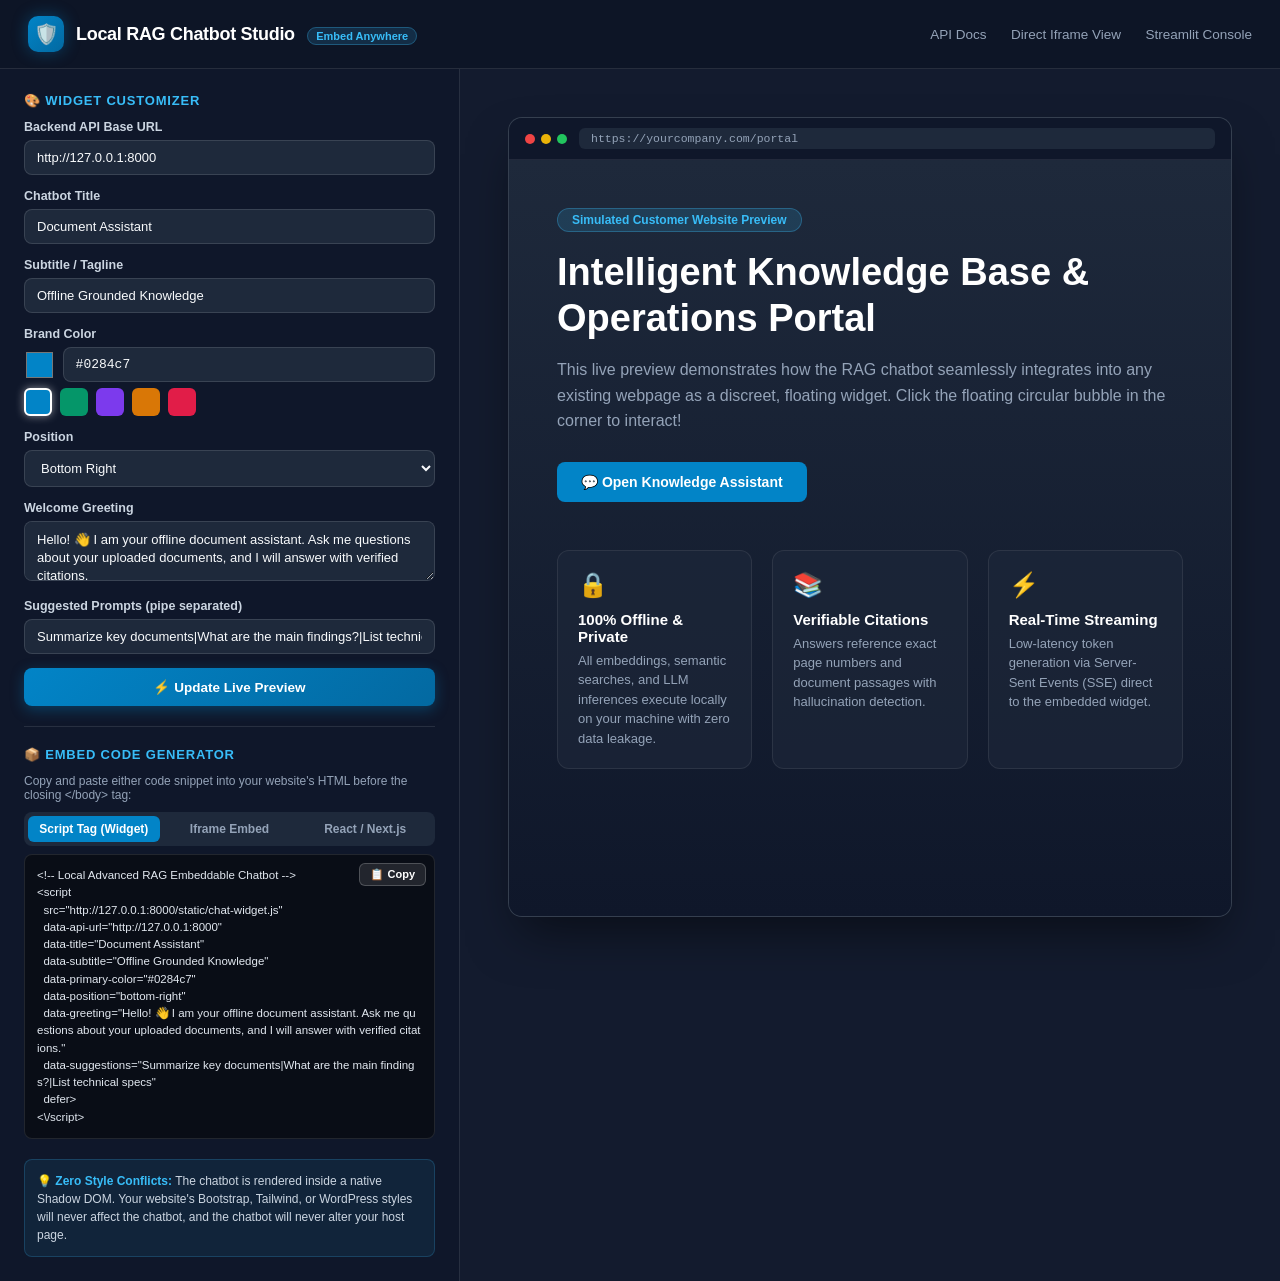
==== app/static/demo.html @ 94d18fdb "feat: design website-embeddable chat widget with Shadow DOM, iframe support, and live studio" ====
<!DOCTYPE html>
<html lang="en">
<head>
  <meta charset="UTF-8" />
  <meta name="viewport" content="width=device-width, initial-scale=1.0" />
  <title>Embeddable Chatbot Studio & Showcase</title>
  <style>
    * {
      box-sizing: border-box;
      margin: 0;
      padding: 0;
      font-family: -apple-system, BlinkMacSystemFont, "Segoe UI", Roboto, Helvetica, Arial, sans-serif;
    }

    body {
      background: #0b0f19;
      color: #f1f5f9;
      min-height: 100vh;
      display: flex;
      flex-direction: column;
    }

    header {
      background: rgba(15, 23, 42, 0.85);
      border-bottom: 1px solid rgba(255, 255, 255, 0.1);
      padding: 16px 28px;
      display: flex;
      align-items: center;
      justify-content: space-between;
      backdrop-filter: blur(12px);
      position: sticky;
      top: 0;
      z-index: 100;
    }

    .brand {
      display: flex;
      align-items: center;
      gap: 12px;
    }

    .brand-icon {
      width: 36px;
      height: 36px;
      border-radius: 10px;
      background: linear-gradient(135deg, #0284c7, #0369a1);
      display: flex;
      align-items: center;
      justify-content: center;
      font-size: 20px;
      box-shadow: 0 0 16px rgba(2, 132, 199, 0.4);
    }

    .brand-title {
      font-size: 18px;
      font-weight: 700;
      color: #ffffff;
      letter-spacing: -0.3px;
    }

    .brand-badge {
      font-size: 11px;
      background: rgba(56, 189, 248, 0.15);
      color: #38bdf8;
      border: 1px solid rgba(56, 189, 248, 0.3);
      padding: 2px 8px;
      border-radius: 12px;
      font-weight: 600;
      margin-left: 8px;
    }

    .header-links a {
      color: #94a3b8;
      text-decoration: none;
      font-size: 13.5px;
      margin-left: 20px;
      transition: color 0.15s;
    }

    .header-links a:hover {
      color: #38bdf8;
    }

    .main-layout {
      flex: 1;
      display: grid;
      grid-template-columns: 460px 1fr;
      height: calc(100vh - 69px);
      overflow: hidden;
    }

    /* Left Sidebar: Controls & Code Generator */
    .studio-sidebar {
      background: #0f172a;
      border-right: 1px solid rgba(255, 255, 255, 0.1);
      overflow-y: auto;
      padding: 24px;
      display: flex;
      flex-direction: column;
      gap: 20px;
    }

    .studio-sidebar::-webkit-scrollbar {
      width: 6px;
    }

    .studio-sidebar::-webkit-scrollbar-thumb {
      background: rgba(255, 255, 255, 0.15);
      border-radius: 3px;
    }

    .section-title {
      font-size: 13px;
      font-weight: 700;
      text-transform: uppercase;
      letter-spacing: 0.8px;
      color: #38bdf8;
      margin-bottom: 12px;
      display: flex;
      align-items: center;
      gap: 8px;
    }

    .form-group {
      margin-bottom: 14px;
    }

    .form-label {
      display: block;
      font-size: 12.5px;
      font-weight: 600;
      color: #cbd5e1;
      margin-bottom: 6px;
    }

    .form-input, .form-textarea, .form-select {
      width: 100%;
      background: #1e293b;
      border: 1px solid rgba(255, 255, 255, 0.12);
      border-radius: 8px;
      padding: 9px 12px;
      font-size: 13px;
      color: #f8fafc;
      outline: none;
      transition: border-color 0.15s, box-shadow 0.15s;
    }

    .form-input:focus, .form-textarea:focus, .form-select:focus {
      border-color: #0284c7;
      box-shadow: 0 0 0 2px rgba(2, 132, 199, 0.25);
    }

    .form-textarea {
      resize: vertical;
      min-height: 60px;
      line-height: 1.4;
    }

    /* Color Swatches */
    .color-presets {
      display: flex;
      gap: 8px;
      margin-top: 6px;
    }

    .color-swatch {
      width: 28px;
      height: 28px;
      border-radius: 6px;
      cursor: pointer;
      border: 2px solid transparent;
      transition: transform 0.15s;
    }

    .color-swatch:hover {
      transform: scale(1.1);
    }

    .color-swatch.active {
      border-color: #ffffff;
      box-shadow: 0 0 8px rgba(255, 255, 255, 0.5);
    }

    /* Code Snippet Box */
    .code-tabs {
      display: flex;
      gap: 4px;
      background: #1e293b;
      padding: 4px;
      border-radius: 8px;
      margin-bottom: 8px;
    }

    .code-tab-btn {
      flex: 1;
      background: transparent;
      border: none;
      color: #94a3b8;
      padding: 6px 10px;
      border-radius: 6px;
      font-size: 12px;
      font-weight: 600;
      cursor: pointer;
      transition: all 0.15s;
    }

    .code-tab-btn.active {
      background: #0284c7;
      color: #ffffff;
    }

    .code-box {
      position: relative;
      background: #090d16;
      border: 1px solid rgba(255, 255, 255, 0.1);
      border-radius: 8px;
      padding: 12px;
    }

    .code-box pre {
      font-family: ui-monospace, SFMono-Regular, Menlo, Monaco, Consolas, monospace;
      font-size: 11.5px;
      color: #e2e8f0;
      white-space: pre-wrap;
      word-break: break-all;
      line-height: 1.5;
    }

    .copy-btn {
      position: absolute;
      top: 8px;
      right: 8px;
      background: rgba(255, 255, 255, 0.1);
      border: 1px solid rgba(255, 255, 255, 0.2);
      color: #ffffff;
      padding: 4px 10px;
      border-radius: 6px;
      font-size: 11px;
      font-weight: 600;
      cursor: pointer;
      transition: background 0.15s;
    }

    .copy-btn:hover {
      background: #0284c7;
    }

    .btn-apply {
      width: 100%;
      background: linear-gradient(135deg, #0284c7, #0369a1);
      border: none;
      color: #ffffff;
      padding: 11px;
      border-radius: 8px;
      font-size: 13.5px;
      font-weight: 600;
      cursor: pointer;
      transition: transform 0.15s, box-shadow 0.15s;
      box-shadow: 0 4px 14px rgba(2, 132, 199, 0.35);
    }

    .btn-apply:hover {
      transform: translateY(-1px);
      box-shadow: 0 6px 18px rgba(2, 132, 199, 0.45);
    }

    /* Right Preview Area: Simulated Host Website */
    .preview-stage {
      background: #131b2e;
      position: relative;
      overflow-y: auto;
      padding: 48px;
    }

    .simulated-browser {
      background: #1e293b;
      border: 1px solid rgba(255, 255, 255, 0.1);
      border-radius: 14px;
      box-shadow: 0 25px 50px -12px rgba(0, 0, 0, 0.5);
      min-height: 800px;
      display: flex;
      flex-direction: column;
      overflow: hidden;
    }

    .browser-toolbar {
      background: #0f172a;
      padding: 10px 16px;
      display: flex;
      align-items: center;
      gap: 12px;
      border-bottom: 1px solid rgba(255, 255, 255, 0.08);
    }

    .browser-dots {
      display: flex;
      gap: 6px;
    }

    .browser-dot {
      width: 10px;
      height: 10px;
      border-radius: 50%;
    }

    .browser-address {
      flex: 1;
      background: #1e293b;
      border-radius: 6px;
      padding: 4px 12px;
      font-size: 11.5px;
      color: #94a3b8;
      font-family: monospace;
    }

    .simulated-page-content {
      padding: 48px;
      flex: 1;
      background: linear-gradient(180deg, #1e293b 0%, #0f172a 100%);
    }

    .hero-badge {
      display: inline-block;
      background: rgba(56, 189, 248, 0.15);
      color: #38bdf8;
      border: 1px solid rgba(56, 189, 248, 0.3);
      padding: 4px 14px;
      border-radius: 20px;
      font-size: 12px;
      font-weight: 600;
      margin-bottom: 18px;
    }

    .hero-title {
      font-size: 38px;
      font-weight: 800;
      line-height: 1.2;
      color: #ffffff;
      margin-bottom: 16px;
      max-width: 680px;
    }

    .hero-desc {
      font-size: 16px;
      color: #94a3b8;
      line-height: 1.6;
      max-width: 620px;
      margin-bottom: 28px;
    }

    .hero-cta-btn {
      background: #0284c7;
      border: none;
      color: #ffffff;
      padding: 12px 24px;
      border-radius: 8px;
      font-size: 14px;
      font-weight: 600;
      cursor: pointer;
      display: inline-flex;
      align-items: center;
      gap: 8px;
      transition: background 0.15s, transform 0.15s;
    }

    .hero-cta-btn:hover {
      background: #0369a1;
      transform: translateY(-1px);
    }

    .feature-grid {
      display: grid;
      grid-template-columns: repeat(3, 1fr);
      gap: 20px;
      margin-top: 48px;
    }

    .feature-card {
      background: rgba(30, 41, 59, 0.6);
      border: 1px solid rgba(255, 255, 255, 0.08);
      border-radius: 12px;
      padding: 20px;
    }

    .feature-icon {
      font-size: 24px;
      margin-bottom: 12px;
    }

    .feature-title {
      font-size: 15px;
      font-weight: 700;
      color: #ffffff;
      margin-bottom: 6px;
    }

    .feature-text {
      font-size: 13px;
      color: #94a3b8;
      line-height: 1.5;
    }

    @media (max-width: 1024px) {
      .main-layout {
        grid-template-columns: 1fr;
        height: auto;
      }
      .studio-sidebar {
        border-right: none;
        border-bottom: 1px solid rgba(255, 255, 255, 0.1);
      }
      .preview-stage {
        padding: 20px;
      }
      .feature-grid {
        grid-template-columns: 1fr;
      }
    }
  </style>
</head>
<body>

  <header>
    <div class="brand">
      <div class="brand-icon">🛡️</div>
      <div>
        <span class="brand-title">Local RAG Chatbot Studio</span>
        <span class="brand-badge">Embed Anywhere</span>
      </div>
    </div>
    <div class="header-links">
      <a href="/docs" target="_blank">API Docs</a>
      <a href="/widget/embed" target="_blank">Direct Iframe View</a>
      <a href="http://localhost:8501" target="_blank">Streamlit Console</a>
    </div>
  </header>

  <div class="main-layout">
    <!-- Left Configuration Sidebar -->
    <aside class="studio-sidebar">
      <div>
        <div class="section-title">🎨 Widget Customizer</div>
        
        <div class="form-group">
          <label class="form-label" for="cfgApiUrl">Backend API Base URL</label>
          <input type="text" id="cfgApiUrl" class="form-input" value="http://127.0.0.1:8000" />
        </div>

        <div class="form-group">
          <label class="form-label" for="cfgTitle">Chatbot Title</label>
          <input type="text" id="cfgTitle" class="form-input" value="Document Assistant" />
        </div>

        <div class="form-group">
          <label class="form-label" for="cfgSubtitle">Subtitle / Tagline</label>
          <input type="text" id="cfgSubtitle" class="form-input" value="Offline Grounded Knowledge" />
        </div>

        <div class="form-group">
          <label class="form-label">Brand Color</label>
          <div style="display: flex; gap: 8px; align-items: center;">
            <input type="color" id="cfgColorPicker" value="#0284c7" style="border:none; width:34px; height:34px; border-radius:6px; cursor:pointer; background:transparent;" />
            <input type="text" id="cfgColorText" class="form-input" value="#0284c7" style="font-family: monospace;" />
          </div>
          <div class="color-presets">
            <div class="color-swatch active" data-color="#0284c7" style="background:#0284c7;" title="Cyan/Sky"></div>
            <div class="color-swatch" data-color="#059669" style="background:#059669;" title="Emerald"></div>
            <div class="color-swatch" data-color="#7c3aed" style="background:#7c3aed;" title="Violet"></div>
            <div class="color-swatch" data-color="#d97706" style="background:#d97706;" title="Amber"></div>
            <div class="color-swatch" data-color="#e11d48" style="background:#e11d48;" title="Rose"></div>
          </div>
        </div>

        <div class="form-group">
          <label class="form-label" for="cfgPosition">Position</label>
          <select id="cfgPosition" class="form-select">
            <option value="bottom-right" selected>Bottom Right</option>
            <option value="bottom-left">Bottom Left</option>
          </select>
        </div>

        <div class="form-group">
          <label class="form-label" for="cfgGreeting">Welcome Greeting</label>
          <textarea id="cfgGreeting" class="form-textarea">Hello! 👋 I am your offline document assistant. Ask me questions about your uploaded documents, and I will answer with verified citations.</textarea>
        </div>

        <div class="form-group">
          <label class="form-label" for="cfgSuggestions">Suggested Prompts (pipe separated)</label>
          <input type="text" id="cfgSuggestions" class="form-input" value="Summarize key documents|What are the main findings?|List technical specs" />
        </div>

        <button id="btnApplyChanges" class="btn-apply">⚡ Update Live Preview</button>
      </div>

      <hr style="border: none; border-top: 1px solid rgba(255,255,255,0.1);" />

      <!-- Ready Embed Code Snippets -->
      <div>
        <div class="section-title">📦 Embed Code Generator</div>
        <p style="font-size: 12px; color: #94a3b8; margin-bottom: 10px;">
          Copy and paste either code snippet into your website's HTML before the closing <code>&lt;/body&gt;</code> tag:
        </p>

        <div class="code-tabs">
          <button class="code-tab-btn active" data-tab="script">Script Tag (Widget)</button>
          <button class="code-tab-btn" data-tab="iframe">Iframe Embed</button>
          <button class="code-tab-btn" data-tab="react">React / Next.js</button>
        </div>

        <div class="code-box">
          <button class="copy-btn" id="btnCopySnippet">📋 Copy</button>
          <pre><code id="snippetDisplay"></code></pre>
        </div>
      </div>

      <div style="background: rgba(56, 189, 248, 0.08); border: 1px solid rgba(56, 189, 248, 0.2); border-radius: 8px; padding: 12px; font-size: 12px; color: #cbd5e1; line-height: 1.5;">
        <strong style="color: #38bdf8;">💡 Zero Style Conflicts:</strong> The chatbot is rendered inside a native <code>Shadow DOM</code>. Your website's Bootstrap, Tailwind, or WordPress styles will never affect the chatbot, and the chatbot will never alter your host page.
      </div>
    </aside>

    <!-- Right Live Preview: Simulated Company Webpage -->
    <main class="preview-stage">
      <div class="simulated-browser">
        <div class="browser-toolbar">
          <div class="browser-dots">
            <span class="browser-dot" style="background: #ef4444;"></span>
            <span class="browser-dot" style="background: #eab308;"></span>
            <span class="browser-dot" style="background: #22c55e;"></span>
          </div>
          <div class="browser-address">https://yourcompany.com/portal</div>
        </div>

        <div class="simulated-page-content">
          <span class="hero-badge">Simulated Customer Website Preview</span>
          <h1 class="hero-title">Intelligent Knowledge Base & Operations Portal</h1>
          <p class="hero-desc">
            This live preview demonstrates how the RAG chatbot seamlessly integrates into any existing webpage as a discreet, floating widget. Click the floating circular bubble in the corner to interact!
          </p>

          <button class="hero-cta-btn" id="btnTriggerChat">
            💬 Open Knowledge Assistant
          </button>

          <div class="feature-grid">
            <div class="feature-card">
              <div class="feature-icon">🔒</div>
              <div class="feature-title">100% Offline & Private</div>
              <div class="feature-text">All embeddings, semantic searches, and LLM inferences execute locally on your machine with zero data leakage.</div>
            </div>
            <div class="feature-card">
              <div class="feature-icon">📚</div>
              <div class="feature-title">Verifiable Citations</div>
              <div class="feature-text">Answers reference exact page numbers and document passages with hallucination detection.</div>
            </div>
            <div class="feature-card">
              <div class="feature-icon">⚡</div>
              <div class="feature-title">Real-Time Streaming</div>
              <div class="feature-text">Low-latency token generation via Server-Sent Events (SSE) direct to the embedded widget.</div>
            </div>
          </div>
        </div>
      </div>
    </main>
  </div>

  <!-- Inject the actual chat widget dynamically -->
  <script src="/static/chat-widget.js" 
    id="ragWidgetScript"
    data-api-url="http://127.0.0.1:8000"
    data-title="Document Assistant"
    data-subtitle="Offline Grounded Knowledge"
    data-primary-color="#0284c7"
    data-position="bottom-right"
    data-greeting="Hello! 👋 I am your offline document assistant. Ask me questions about your uploaded documents, and I will answer with verified citations."
    data-suggestions="Summarize key documents|What are the main findings?|List technical specs">
  </script>

  <script>
    (function() {
      const cfgApiUrl = document.getElementById("cfgApiUrl");
      const cfgTitle = document.getElementById("cfgTitle");
      const cfgSubtitle = document.getElementById("cfgSubtitle");
      const cfgColorPicker = document.getElementById("cfgColorPicker");
      const cfgColorText = document.getElementById("cfgColorText");
      const cfgPosition = document.getElementById("cfgPosition");
      const cfgGreeting = document.getElementById("cfgGreeting");
      const cfgSuggestions = document.getElementById("cfgSuggestions");
      const btnApply = document.getElementById("btnApplyChanges");
      const snippetDisplay = document.getElementById("snippetDisplay");
      const btnCopy = document.getElementById("btnCopySnippet");
      const btnTriggerChat = document.getElementById("btnTriggerChat");
      const colorSwatches = document.querySelectorAll(".color-swatch");
      const tabButtons = document.querySelectorAll(".code-tab-btn");

      let currentTab = "script";

      // Color picker sync
      cfgColorPicker.addEventListener("input", (e) => {
        cfgColorText.value = e.target.value;
        updateActiveSwatch(e.target.value);
        generateSnippets();
      });

      cfgColorText.addEventListener("input", (e) => {
        cfgColorPicker.value = e.target.value;
        updateActiveSwatch(e.target.value);
        generateSnippets();
      });

      colorSwatches.forEach(swatch => {
        swatch.addEventListener("click", () => {
          const col = swatch.getAttribute("data-color");
          cfgColorPicker.value = col;
          cfgColorText.value = col;
          updateActiveSwatch(col);
          generateSnippets();
        });
      });

      function updateActiveSwatch(col) {
        colorSwatches.forEach(s => {
          if (s.getAttribute("data-color").toLowerCase() === col.toLowerCase()) {
            s.classList.add("active");
          } else {
            s.classList.remove("active");
          }
        });
      }

      // Tab switcher
      tabButtons.forEach(btn => {
        btn.addEventListener("click", () => {
          tabButtons.forEach(b => b.classList.remove("active"));
          btn.classList.add("active");
          currentTab = btn.getAttribute("data-tab");
          generateSnippets();
        });
      });

      function generateSnippets() {
        const api = cfgApiUrl.value.trim() || "http://127.0.0.1:8000";
        const title = cfgTitle.value.trim();
        const subtitle = cfgSubtitle.value.trim();
        const color = cfgColorText.value.trim();
        const pos = cfgPosition.value;
        const greeting = cfgGreeting.value.trim();
        const suggestions = cfgSuggestions.value.trim();

        if (currentTab === "script") {
          snippetDisplay.textContent = `<!-- Local Advanced RAG Embeddable Chatbot -->
<script 
  src="${api}/static/chat-widget.js" 
  data-api-url="${api}"
  data-title="${title}"
  data-subtitle="${subtitle}"
  data-primary-color="${color}"
  data-position="${pos}"
  data-greeting="${greeting}"
  data-suggestions="${suggestions}"
  defer>
<\\/script>`;
        } else if (currentTab === "iframe") {
          const iframeSrc = `${api}/widget/embed?api=${encodeURIComponent(api)}&title=${encodeURIComponent(title)}&color=${encodeURIComponent(color)}&greeting=${encodeURIComponent(greeting)}&suggestions=${encodeURIComponent(suggestions)}`;
          snippetDisplay.textContent = `<!-- Responsive Iframe Chat Embed -->
<iframe 
  src="${iframeSrc}"
  width="100%" 
  height="600" 
  frameborder="0" 
  style="border-radius: 16px; box-shadow: 0 10px 30px rgba(0,0,0,0.3); max-width: 420px;"
  title="${title}">
</iframe>`;
        } else if (currentTab === "react") {
          snippetDisplay.textContent = `// React / Next.js Component Embed
import { useEffect } from "react";

export default function DocumentChatWidget() {
  useEffect(() => {
    const script = document.createElement("script");
    script.src = "${api}/static/chat-widget.js";
    script.setAttribute("data-api-url", "${api}");
    script.setAttribute("data-title", "${title}");
    script.setAttribute("data-primary-color", "${color}");
    script.setAttribute("data-position", "${pos}");
    script.async = true;
    document.body.appendChild(script);

    return () => {
      const root = document.getElementById("rag-chat-widget-root");
      if (root) root.remove();
      delete window.__RAG_CHAT_WIDGET_LOADED__;
    };
  }, []);

  return null;
}`;
        }
      }

      // Apply button re-initializes widget with new settings
      btnApply.addEventListener("click", () => {
        const root = document.getElementById("rag-chat-widget-root");
        if (root) root.remove();
        delete window.__RAG_CHAT_WIDGET_LOADED__;

        const widget = window.RAGChatWidget.init({
          apiUrl: cfgApiUrl.value.trim(),
          title: cfgTitle.value.trim(),
          subtitle: cfgSubtitle.value.trim(),
          primaryColor: cfgColorText.value.trim(),
          position: cfgPosition.value,
          greeting: cfgGreeting.value.trim(),
          suggestions: cfgSuggestions.value.trim().split("|"),
        });

        generateSnippets();
      });

      // Trigger chat button from webpage
      btnTriggerChat.addEventListener("click", () => {
        if (window.RAGChatWidget) {
          window.RAGChatWidget.open();
        }
      });

      // Copy snippet button
      btnCopy.addEventListener("click", () => {
        navigator.clipboard.writeText(snippetDisplay.textContent).then(() => {
          btnCopy.textContent = "✅ Copied!";
          setTimeout(() => btnCopy.textContent = "📋 Copy", 2000);
        });
      });

      // Listen to inputs
      [cfgApiUrl, cfgTitle, cfgSubtitle, cfgPosition, cfgGreeting, cfgSuggestions].forEach(el => {
        el.addEventListener("input", generateSnippets);
        el.addEventListener("change", generateSnippets);
      });

      generateSnippets();
    })();
  </script>
</body>
</html>
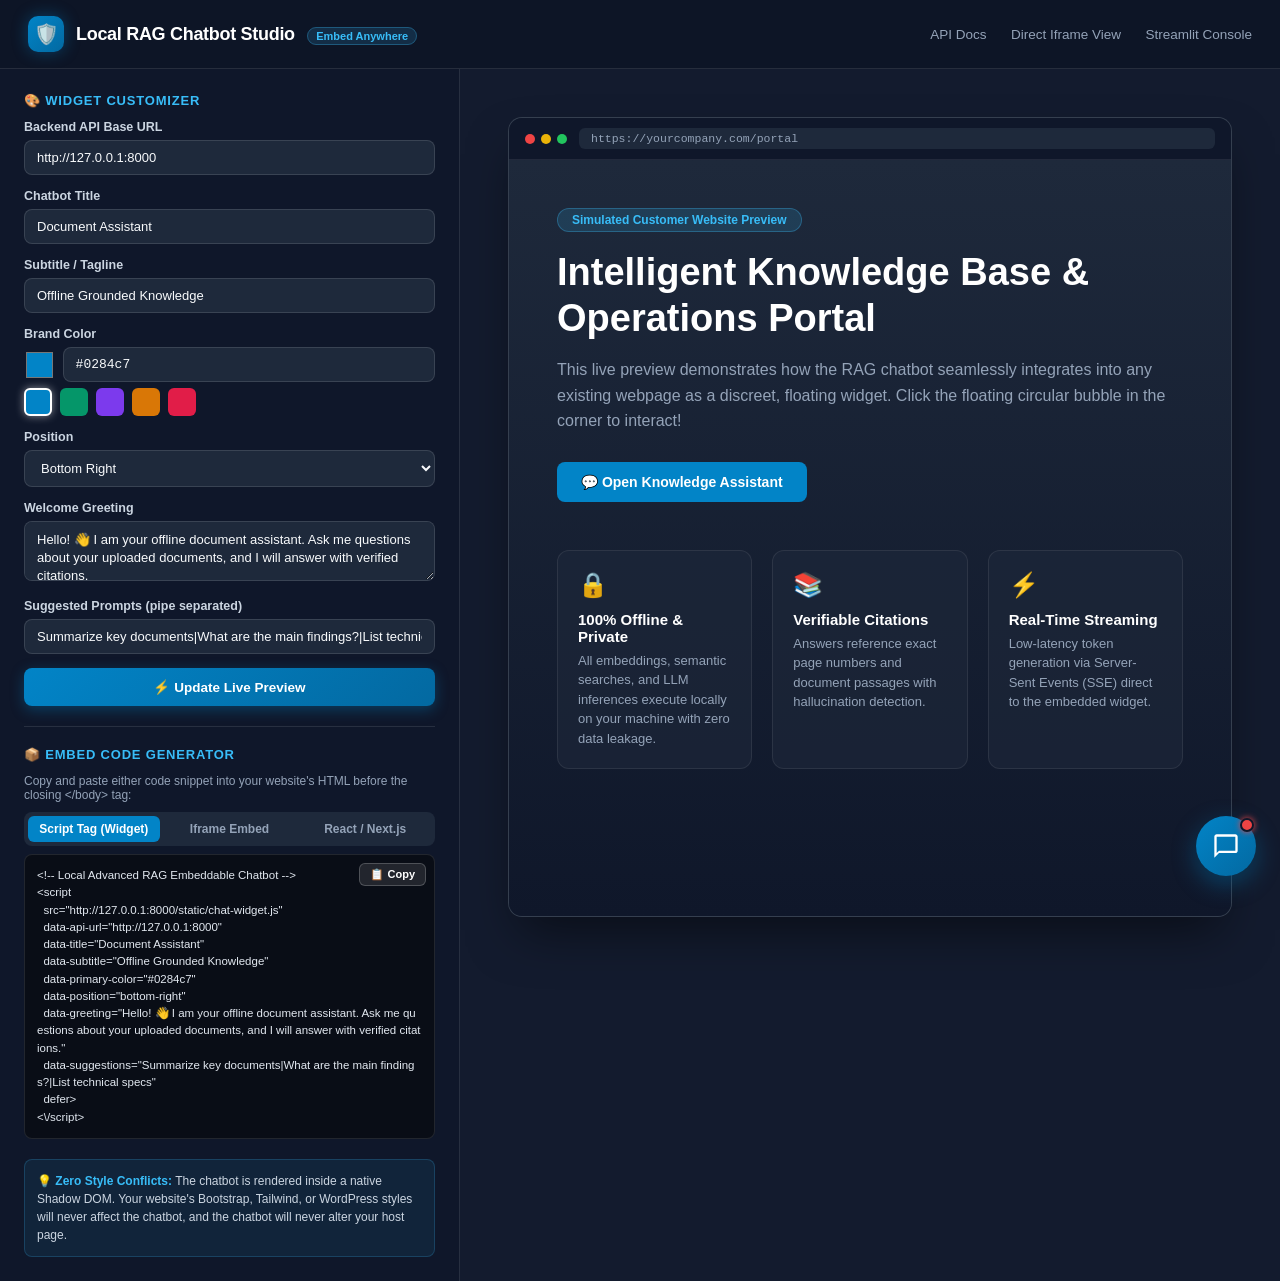
==== commit b7ff695a: "chore: optimize widget demo asset paths" ====
--- a/app/static/demo.html
+++ b/app/static/demo.html
@@ -564,7 +564,7 @@
   </div>
 
   <!-- Inject the actual chat widget dynamically -->
-  <script src="/static/chat-widget.js" 
+  <script src="chat-widget.js" 
     id="ragWidgetScript"
     data-api-url="http://127.0.0.1:8000"
     data-title="Document Assistant"
@@ -742,3 +742,4 @@
   </script>
 </body>
 </html>
+
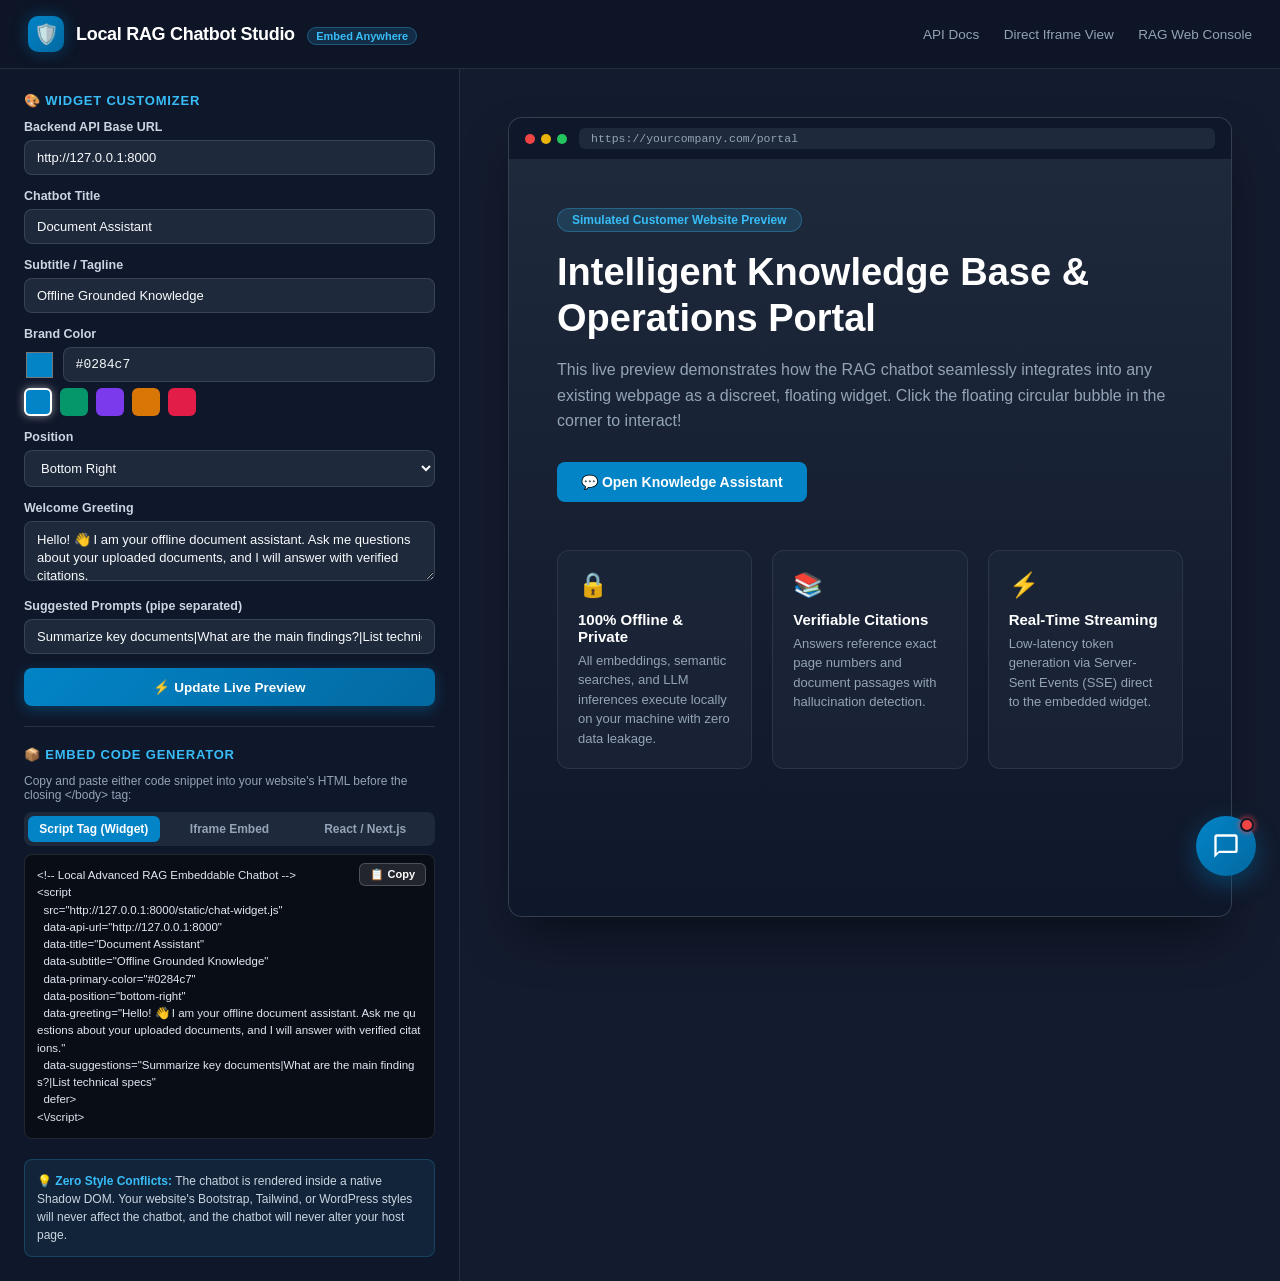
==== commit fee29d0e: "Update README.md and .env.example with zero-hallucination guardrails and latest test counts" ====
--- a/app/static/demo.html
+++ b/app/static/demo.html
@@ -431,7 +431,7 @@
     <div class="header-links">
       <a href="/docs" target="_blank">API Docs</a>
       <a href="/widget/embed" target="_blank">Direct Iframe View</a>
-      <a href="http://localhost:8501" target="_blank">Streamlit Console</a>
+      <a href="http://localhost:8501" target="_blank">RAG Web Console</a>
     </div>
   </header>
 
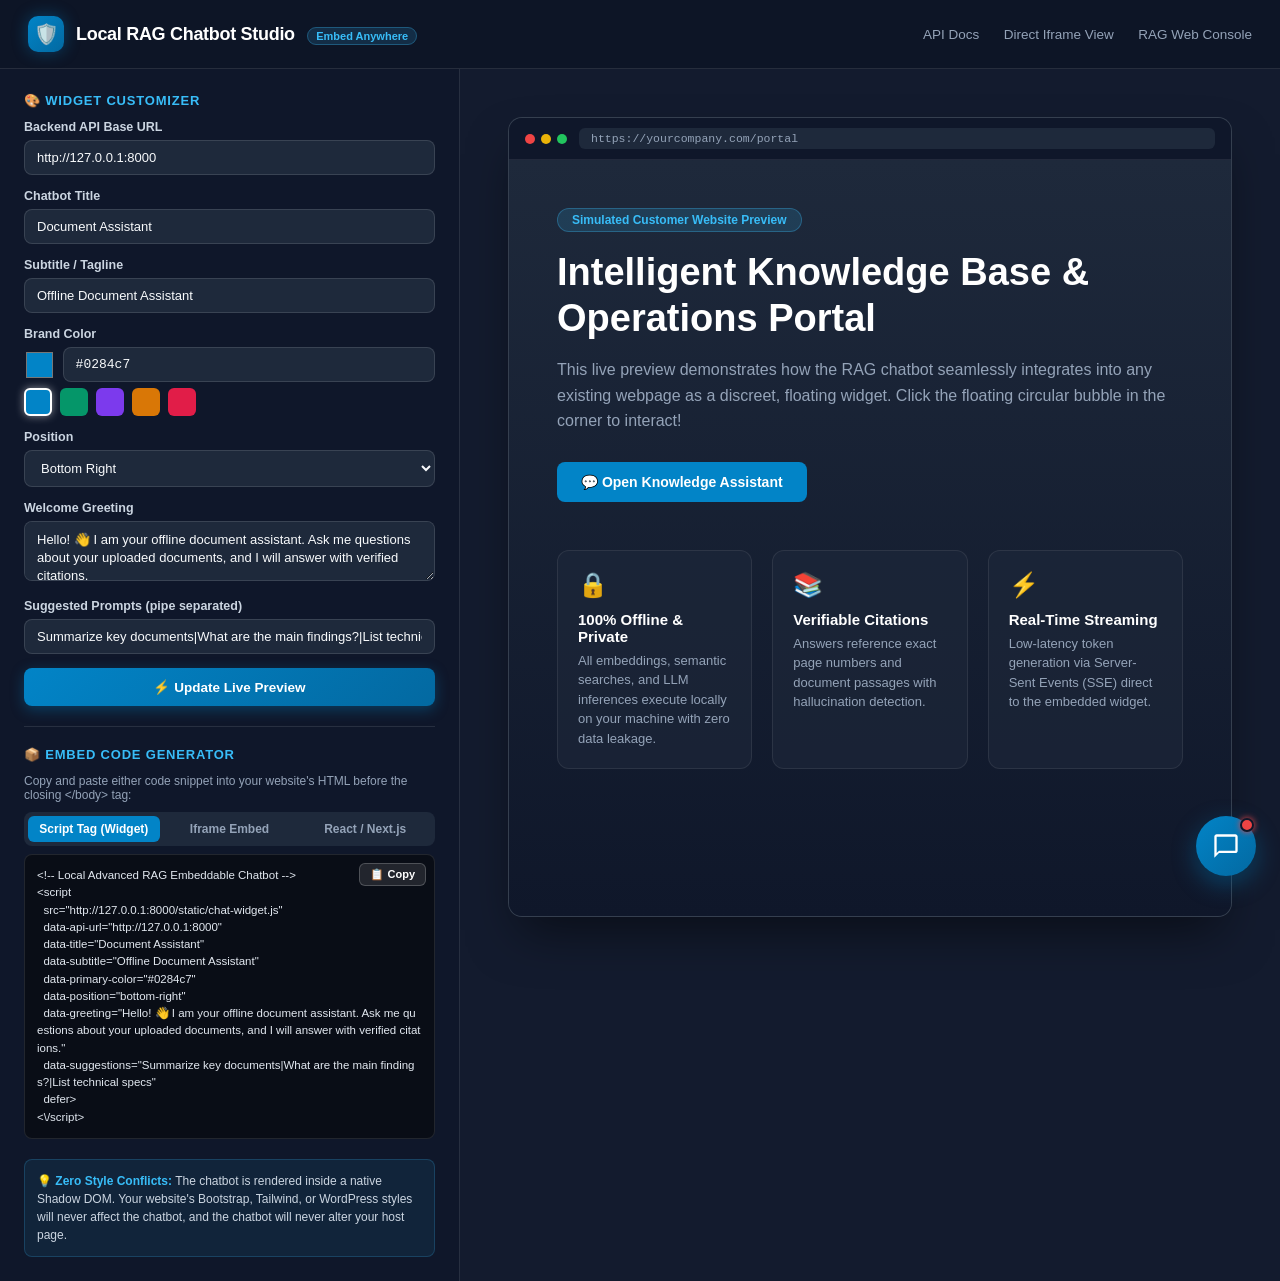
==== commit 6b341e1f: "fix(widget): simplify status to Online/Offline and remove footer disclaimer" ====
--- a/app/static/demo.html
+++ b/app/static/demo.html
@@ -429,8 +429,8 @@
       </div>
     </div>
     <div class="header-links">
-      <a href="/docs" target="_blank">API Docs</a>
-      <a href="/widget/embed" target="_blank">Direct Iframe View</a>
+      <a href="http://127.0.0.1:8000/docs" id="header-link-docs" target="_blank">API Docs</a>
+      <a href="http://127.0.0.1:8000/widget/embed" id="header-link-embed" target="_blank">Direct Iframe View</a>
       <a href="http://localhost:8501" target="_blank">RAG Web Console</a>
     </div>
   </header>
@@ -453,7 +453,7 @@
 
         <div class="form-group">
           <label class="form-label" for="cfgSubtitle">Subtitle / Tagline</label>
-          <input type="text" id="cfgSubtitle" class="form-input" value="Offline Grounded Knowledge" />
+          <input type="text" id="cfgSubtitle" class="form-input" value="Offline Document Assistant" />
         </div>
 
         <div class="form-group">
@@ -568,7 +568,7 @@
     id="ragWidgetScript"
     data-api-url="http://127.0.0.1:8000"
     data-title="Document Assistant"
-    data-subtitle="Offline Grounded Knowledge"
+    data-subtitle="Offline Document Assistant"
     data-primary-color="#0284c7"
     data-position="bottom-right"
     data-greeting="Hello! 👋 I am your offline document assistant. Ask me questions about your uploaded documents, and I will answer with verified citations."
@@ -639,6 +639,11 @@
 
       function generateSnippets() {
         const api = cfgApiUrl.value.trim() || "http://127.0.0.1:8000";
+        const linkDocs = document.getElementById("header-link-docs");
+        if (linkDocs) linkDocs.href = `${api}/docs`;
+        const linkEmbed = document.getElementById("header-link-embed");
+        if (linkEmbed) linkEmbed.href = `${api}/widget/embed`;
+
         const title = cfgTitle.value.trim();
         const subtitle = cfgSubtitle.value.trim();
         const color = cfgColorText.value.trim();
